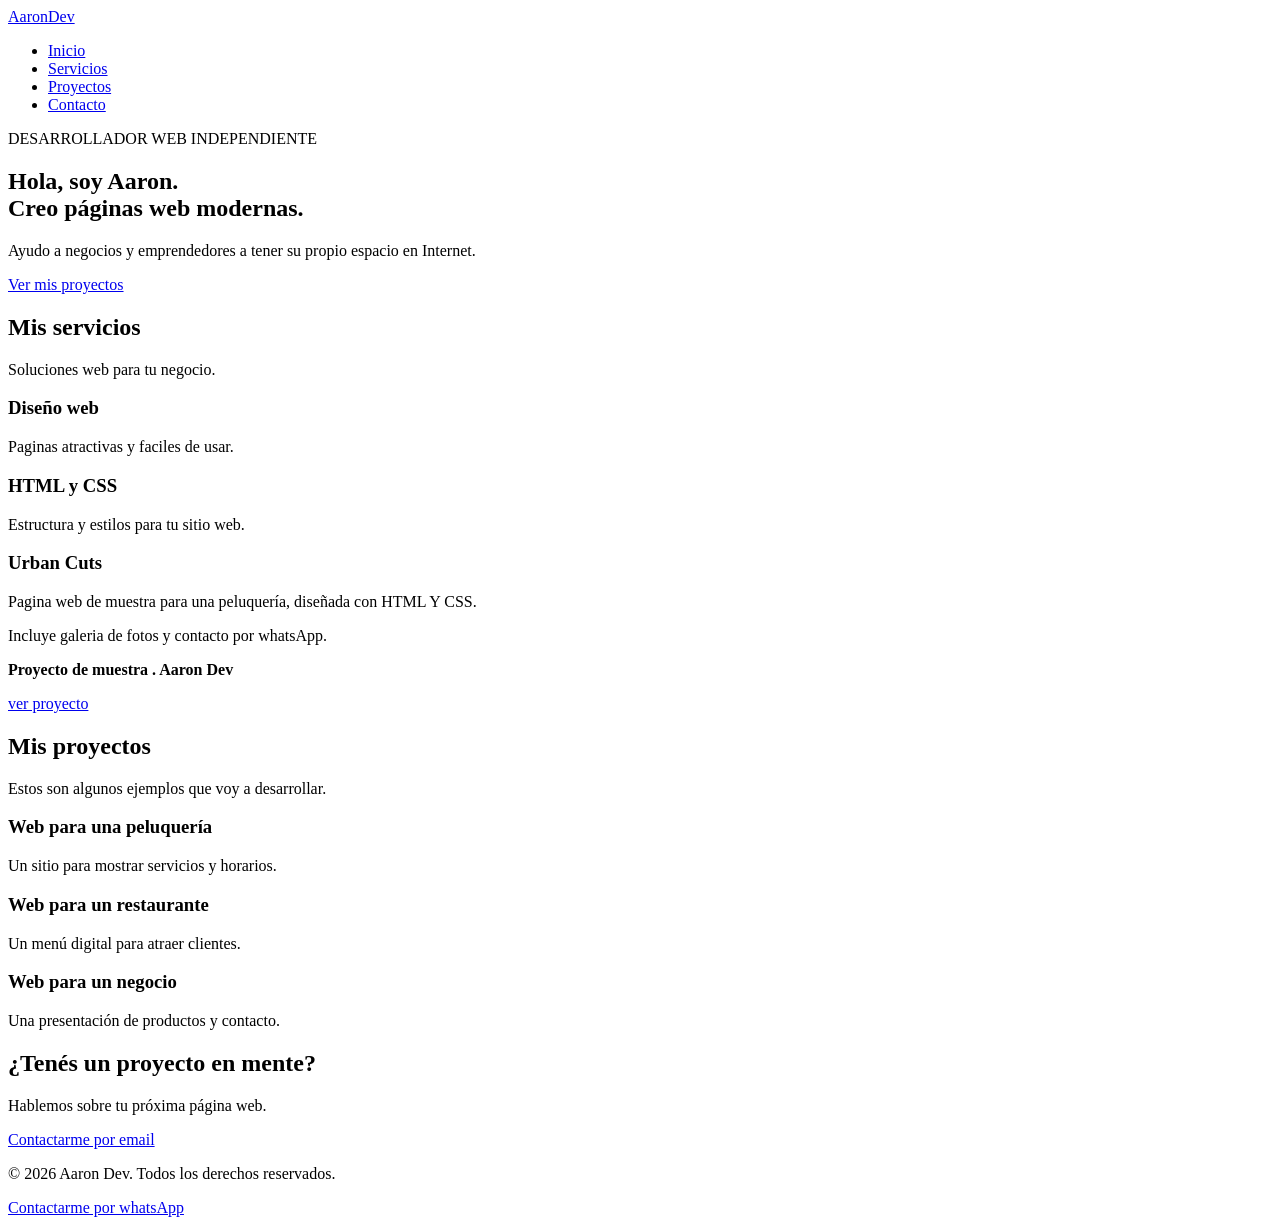
==== index.html @ e1c7ff38 "Add files via upload" ====
<!DOCTYPE html>
<html lang="es">
<head>
    <meta charset="UTF-8">
    <meta name="viewport" content="width=device-width, initial-scale=1.0">
    <title>Aaron Dev | Desarrollo Web</title>
    <meta name="description" content="Diseño y desarrollo páginas web modernas para negocios y emprendimientos.">
    <link rel="stylesheet" href="style.css">
</head>
<body>

    <header>
        <nav class="navbar">
            <a href="#" class="logo">Aaron<span>Dev</span></a>

            <ul class="menu">
                <li><a href="#inicio">Inicio</a></li>
                <li><a href="#servicios">Servicios</a></li>
                <li><a href="#proyectos">Proyectos</a></li>
                <li><a href="#contacto">Contacto</a></li>
            </ul>
        </nav>
    </header>

    <main>
        <section id="inicio" class="hero">
            <p class="etiqueta">DESARROLLADOR WEB INDEPENDIENTE</p>

            <h1>Hola, soy Aaron.<br>
                Creo páginas web <span>modernas.</span>
            </h1>

            <p class="descripcion">
                Ayudo a negocios y emprendedores a tener
                su propio espacio en Internet.
            </p>

            <a href="#proyectos" class="boton">Ver mis proyectos</a>
        </section>

        <section id="servicios" class="seccion">
            <h2>Mis servicios</h2>
            <p class="subtitulo">Soluciones web para tu negocio.</p>

            <div class="tarjetas">
                <article class="tarjeta">
                    <h3>Diseño web</h3>
                    <p>Paginas atractivas y faciles de usar.</p>
                </article>

                <article class="tarjeta">
                    <h3>HTML y CSS</h3>
                    <p>Estructura y estilos para tu sitio web.</p>
                </article>

                <article class="tarjrta">
                    <h3>Urban Cuts</h3>

                    <p>
                        Pagina web de muestra para una peluquería,
                        diseñada con HTML Y CSS.
                    </p>

                    <p>
                        Incluye galeria de fotos y contacto por whatsApp.
                        </p>

                        <p><strong>Proyecto de muestra . 
                Aaron Dev</strong></p>
                </article>
            </div>
        </section>
         
        <a href="../peluqueria-demo/index.html"
        class="boton"
        target="_blank"
        rel="noopener noreferrer">
         ver proyecto 
        </a>
        <section id="proyectos" class="seccion proyectos">
            <h2>Mis proyectos</h2>
            <p class="subtitulo">
                Estos son algunos ejemplos que voy a desarrollar.
            </p>

            <div class="tarjetas">
                <article class="tarjeta">
                    <h3>Web para una peluquería</h3>
                    <p>Un sitio para mostrar servicios y horarios.</p>
                </article>

                <article class="tarjeta">
                    <h3>Web para un restaurante</h3>
                    <p>Un menú digital para atraer clientes.</p>
                </article>

                <article class="tarjeta">
                    <h3>Web para un negocio</h3>
                    <p>Una presentación de productos y contacto.</p>
                </article>
            </div>
        </section>

        <section id="contacto" class="seccion contacto">
            <h2>¿Tenés un proyecto en mente?</h2>
            <p>Hablemos sobre tu próxima página web.</p>
            <a href="mailto:tuemail@ejemplo.com" class="boton">
                Contactarme por email
            </a>
        </section>
    </main>

    <footer>
        <p>© 2026 Aaron Dev. Todos los derechos reservados.</p>
    </footer>
    <a href="https://wa.me/5493515952503"
    class="boton"
    target="_blank"
    rel="noopener noreferrer">
    Contactarme por whatsApp
    </a>
</body>
</html>
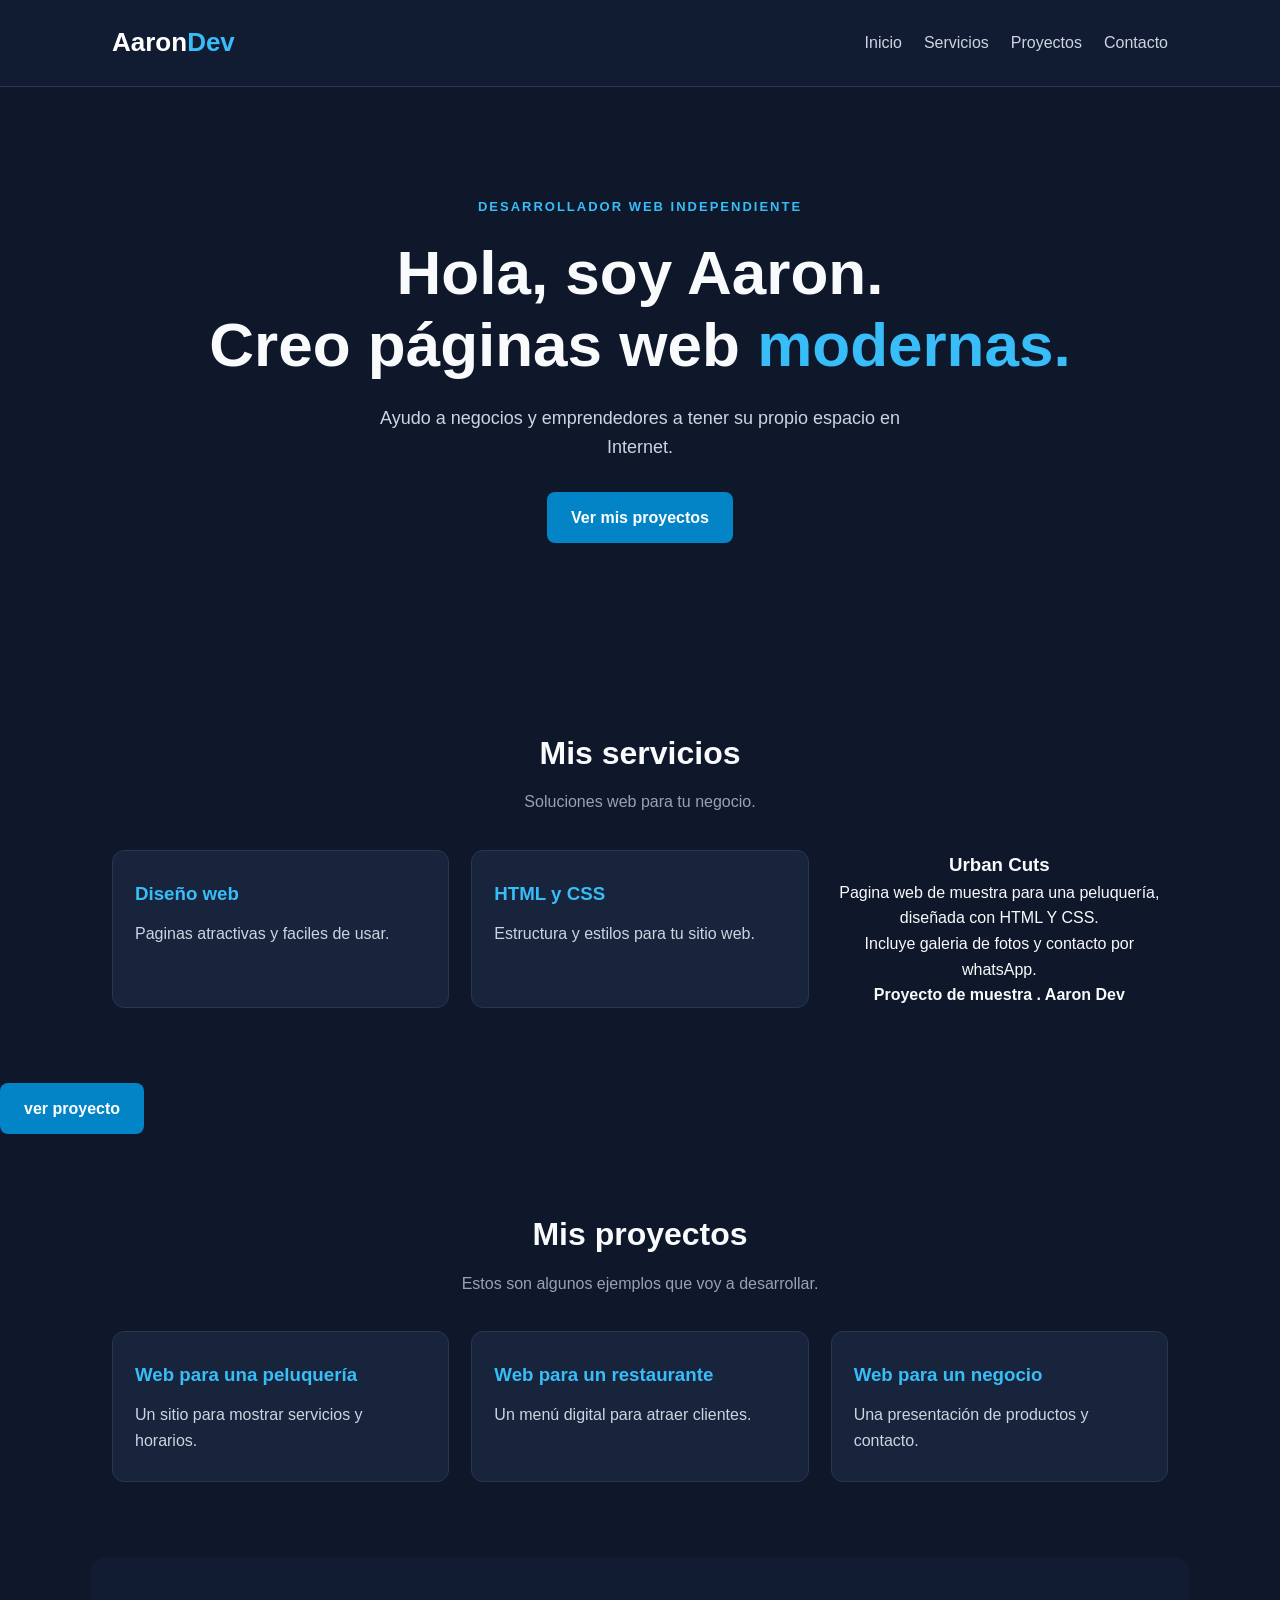
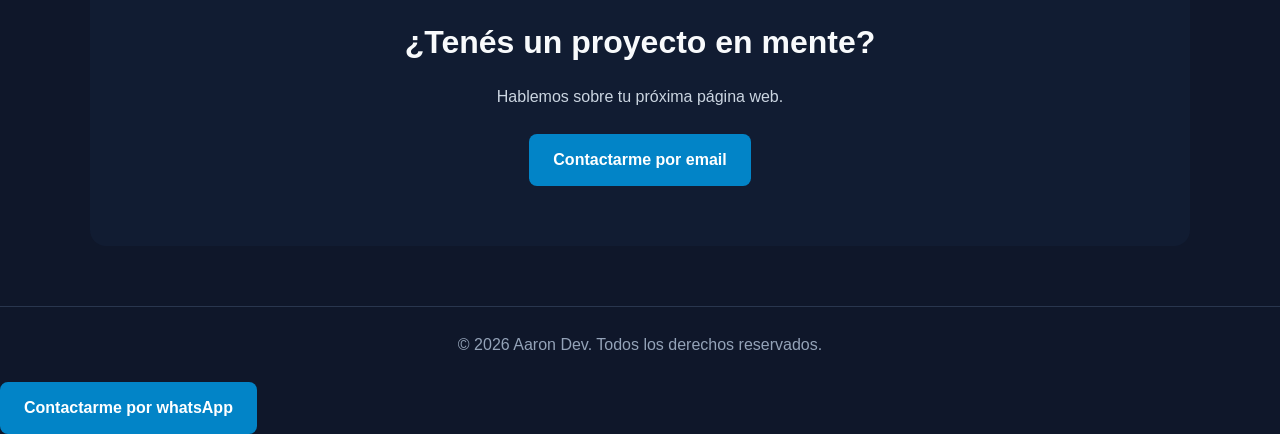
==== commit 8b93d04e: "Update index.html" ====
--- a/index.html
+++ b/index.html
@@ -71,7 +71,7 @@
             </div>
         </section>
          
-        <a href="../peluqueria-demo/index.html"
+        <a href="peluqueria-demo/index.html".
         class="boton"
         target="_blank"
         rel="noopener noreferrer">
@@ -120,4 +120,4 @@
     Contactarme por whatsApp
     </a>
 </body>
-</html>+</html>
--- a/style.css
+++ b/style.css
@@ -0,0 +1,190 @@
+/* Configuración general */
+* {
+    margin: 0;
+    padding: 0;
+    box-sizing: border-box;
+}
+
+html {
+    scroll-behavior: smooth;
+}
+
+body {
+    font-family: Arial, sans-serif;
+    background-color: #0f172a;
+    color: #f8fafc;
+    line-height: 1.6;
+}
+
+/* Menú de navegación */
+header {
+    background-color: #111c32;
+    border-bottom: 1px solid #29364e;
+}
+
+.navbar {
+    max-width: 1100px;
+    margin: auto;
+    padding: 22px;
+    display: flex;
+    justify-content: space-between;
+    align-items: center;
+    gap: 20px;
+}
+
+.logo {
+    font-size: 26px;
+    font-weight: bold;
+    color: white;
+    text-decoration: none;
+}
+
+.logo span,
+.hero h1 span {
+    color: #38bdf8;
+}
+
+.menu {
+    display: flex;
+    list-style: none;
+    gap: 22px;
+}
+
+.menu a {
+    color: #cbd5e1;
+    text-decoration: none;
+}
+
+.menu a:hover {
+    color: #38bdf8;
+}
+
+/* Presentación principal */
+.hero {
+    max-width: 1100px;
+    margin: auto;
+    padding: 110px 22px;
+    text-align: center;
+}
+
+.etiqueta {
+    color: #38bdf8;
+    font-size: 13px;
+    font-weight: bold;
+    letter-spacing: 2px;
+    margin-bottom: 20px;
+}
+
+.hero h1 {
+    font-size: clamp(36px, 6vw, 62px);
+    line-height: 1.15;
+    margin-bottom: 24px;
+}
+
+.descripcion {
+    max-width: 560px;
+    margin: 0 auto 30px;
+    color: #cbd5e1;
+    font-size: 18px;
+}
+
+/* Botones */
+.boton {
+    display: inline-block;
+    background-color: #0284c7;
+    color: white;
+    padding: 13px 24px;
+    border-radius: 8px;
+    text-decoration: none;
+    font-weight: bold;
+    transition: background-color 0.3s;
+}
+
+.boton:hover {
+    background-color: #0369a1;
+}
+
+/* Secciones */
+.seccion {
+    padding: 75px 22px;
+    text-align: center;
+    max-width: 1100px;
+    margin: auto;
+}
+
+.seccion h2 {
+    font-size: 32px;
+    margin-bottom: 10px;
+}
+
+.subtitulo {
+    color: #94a3b8;
+    margin-bottom: 35px;
+}
+
+/* Tarjetas de servicios y proyectos */
+.tarjetas {
+    display: grid;
+    grid-template-columns: repeat(3, minmax(0, 1fr));
+    gap: 22px;
+    margin-top: 30px;
+}
+
+.tarjeta {
+    background-color: #17243b;
+    border: 1px solid #29364e;
+    padding: 28px 22px;
+    border-radius: 12px;
+    text-align: left;
+}
+
+.tarjeta h3 {
+    color: #38bdf8;
+    margin-bottom: 12px;
+}
+
+.tarjeta p {
+    color: #cbd5e1;
+}
+
+/* Contacto */
+.contacto {
+    background-color: #111c32;
+    border-radius: 16px;
+    margin-bottom: 60px;
+    padding: 60px 22px;
+}
+
+.contacto p {
+    color: #cbd5e1;
+    margin: 15px 0 25px;
+}
+
+/* Pie de página */
+footer {
+    text-align: center;
+    padding: 25px;
+    color: #94a3b8;
+    border-top: 1px solid #29364e;
+}
+
+/* Adaptación para celulares */
+@media (max-width: 700px) {
+    .navbar {
+        flex-direction: column;
+    }
+
+    .menu {
+        flex-wrap: wrap;
+        justify-content: center;
+        gap: 12px;
+    }
+
+    .tarjetas {
+        grid-template-columns: 1fr;
+    }
+
+    .hero {
+        padding: 75px 22px;
+    }
+}
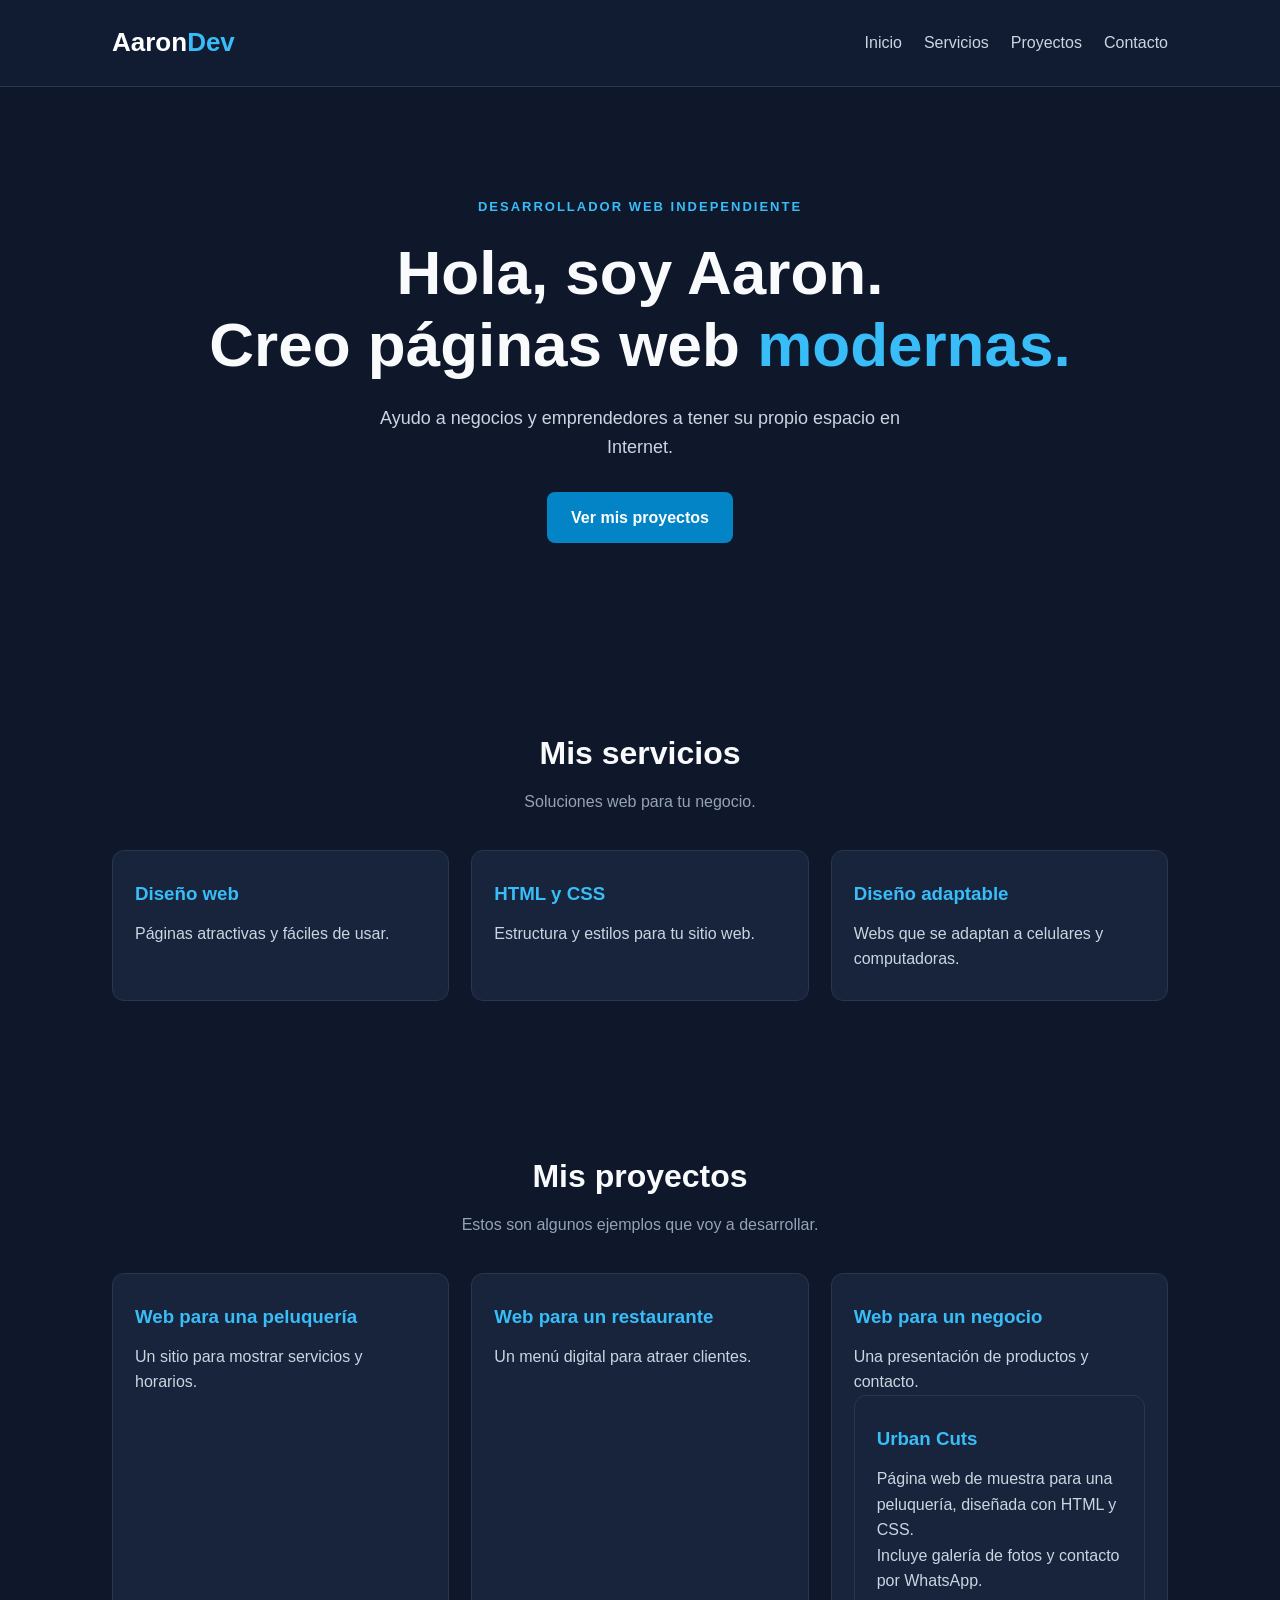
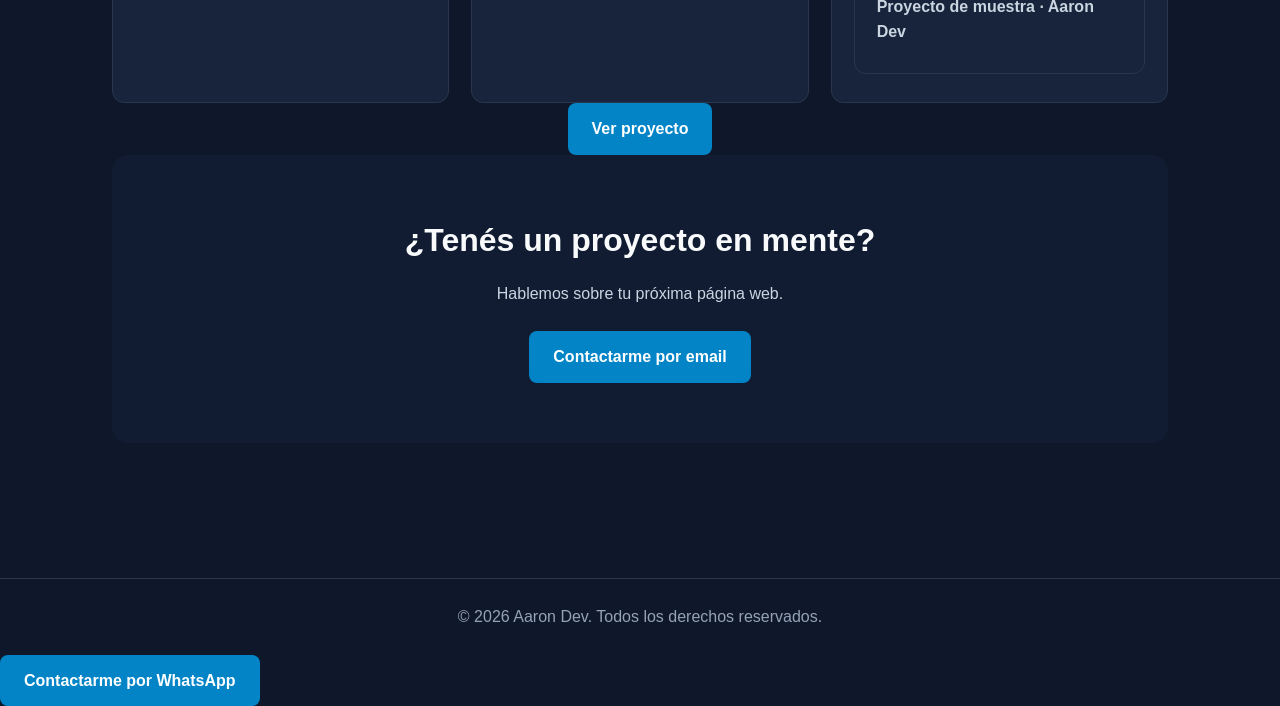
==== commit c7c63965: "Add files via upload" ====
--- a/index.html
+++ b/index.html
@@ -45,7 +45,7 @@
             <div class="tarjetas">
                 <article class="tarjeta">
                     <h3>Diseño web</h3>
-                    <p>Paginas atractivas y faciles de usar.</p>
+                    <p>Páginas atractivas y fáciles de usar.</p>
                 </article>
 
                 <article class="tarjeta">
@@ -53,30 +53,13 @@
                     <p>Estructura y estilos para tu sitio web.</p>
                 </article>
 
-                <article class="tarjrta">
-                    <h3>Urban Cuts</h3>
-
-                    <p>
-                        Pagina web de muestra para una peluquería,
-                        diseñada con HTML Y CSS.
-                    </p>
-
-                    <p>
-                        Incluye galeria de fotos y contacto por whatsApp.
-                        </p>
-
-                        <p><strong>Proyecto de muestra . 
-                Aaron Dev</strong></p>
+                <article class="tarjeta">
+                    <h3>Diseño adaptable</h3>
+                    <p>Webs que se adaptan a celulares y computadoras.</p>
                 </article>
             </div>
         </section>
-         
-        <a href="peluqueria-demo/index.html".
-        class="boton"
-        target="_blank"
-        rel="noopener noreferrer">
-         ver proyecto 
-        </a>
+
         <section id="proyectos" class="seccion proyectos">
             <h2>Mis proyectos</h2>
             <p class="subtitulo">
@@ -97,10 +80,28 @@
                 <article class="tarjeta">
                     <h3>Web para un negocio</h3>
                     <p>Una presentación de productos y contacto.</p>
-                </article>
+               <article class="tarjeta">
+    <h3>Urban Cuts</h3>
+
+    <p>
+        Página web de muestra para una peluquería,
+        diseñada con HTML y CSS.
+    </p>
+
+    <p>
+        Incluye galería de fotos y contacto por WhatsApp.
+    </p>
+
+    <p><strong>Proyecto de muestra · Aaron Dev</strong></p>
+               </article> 
             </div>
-        </section>
 
+            <a href="../peluqueria-demo/index.html"
+   class="boton"
+   target="_blank"
+   rel="noopener noreferrer">
+    Ver proyecto
+</a>
         <section id="contacto" class="seccion contacto">
             <h2>¿Tenés un proyecto en mente?</h2>
             <p>Hablemos sobre tu próxima página web.</p>
@@ -113,11 +114,12 @@
     <footer>
         <p>© 2026 Aaron Dev. Todos los derechos reservados.</p>
     </footer>
-    <a href="https://wa.me/5493515952503"
-    class="boton"
-    target="_blank"
-    rel="noopener noreferrer">
-    Contactarme por whatsApp
+    <a href="https://wa.me/5491112345678"
+   class="boton"
+   target="_blank"
+   rel="noopener noreferrer">
+    Contactarme por WhatsApp
     </a>
 </body>
 </html>
+
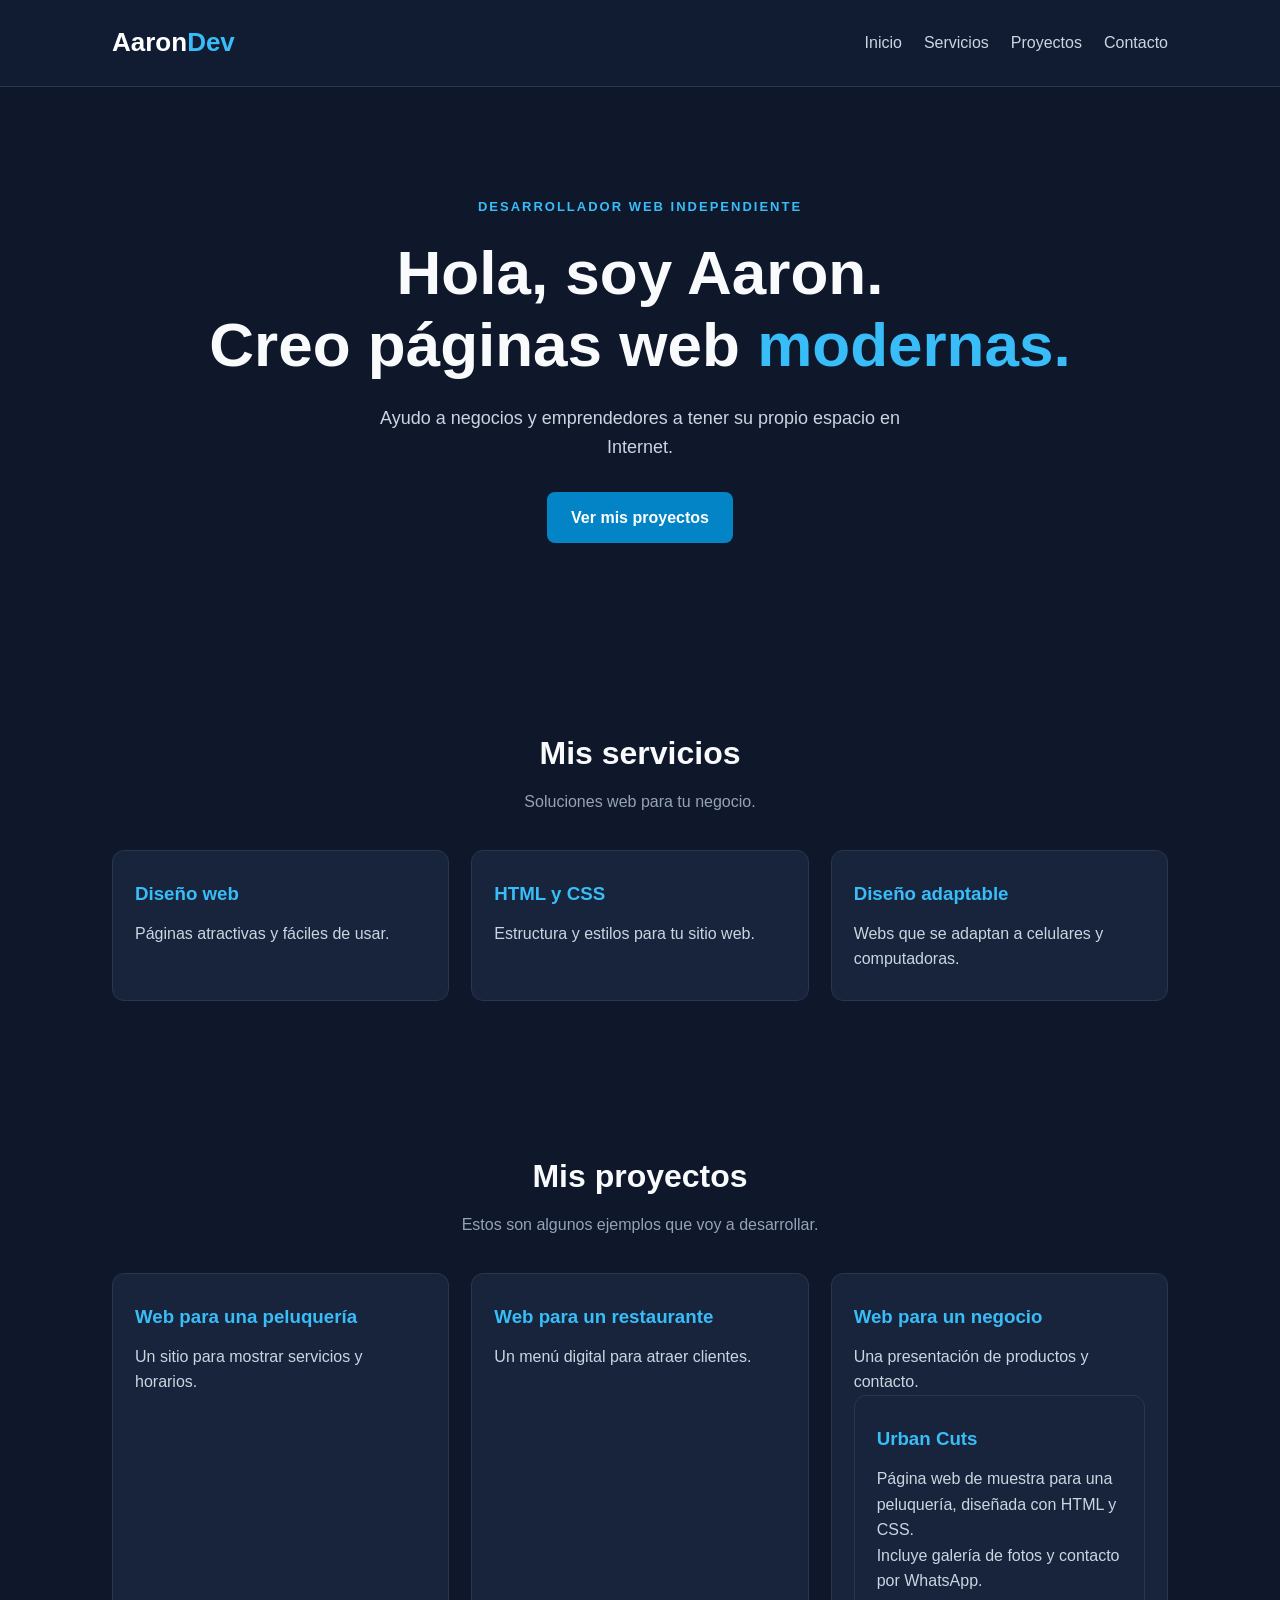
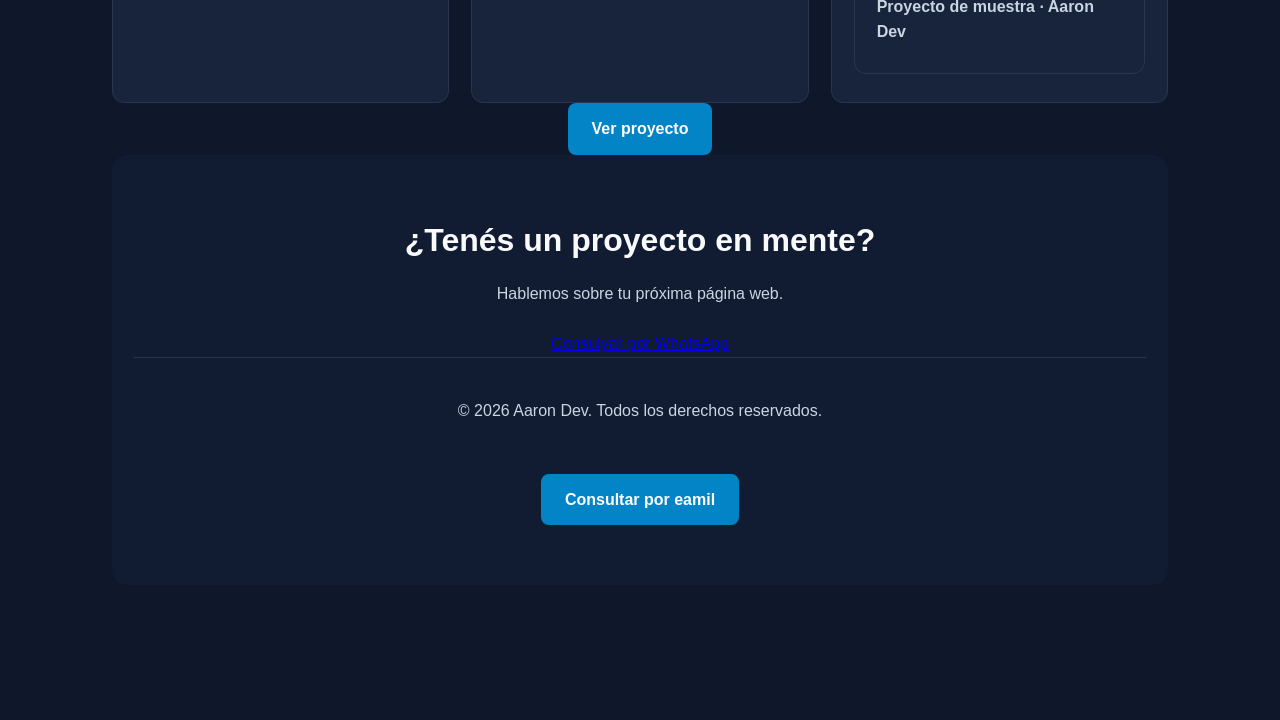
==== commit 57ffb69c: "Update index.html" ====
--- a/index.html
+++ b/index.html
@@ -96,7 +96,7 @@
                </article> 
             </div>
 
-            <a href="../peluqueria-demo/index.html"
+            <a href="peluqueria-demo/index.html"
    class="boton"
    target="_blank"
    rel="noopener noreferrer">
@@ -105,21 +105,16 @@
         <section id="contacto" class="seccion contacto">
             <h2>¿Tenés un proyecto en mente?</h2>
             <p>Hablemos sobre tu próxima página web.</p>
-            <a href="mailto:tuemail@ejemplo.com" class="boton">
-                Contactarme por email
-            </a>
-        </section>
-    </main>
-
+            <a href="https://wa.me/5493515952503"
+            class"boton" target="_blank"
+            rel="noopener noreferrer">
+               Consulyar por WhatsApp      
+            </a>  
     <footer>
         <p>© 2026 Aaron Dev. Todos los derechos reservados.</p>
     </footer>
-    <a href="https://wa.me/5491112345678"
-   class="boton"
-   target="_blank"
-   rel="noopener noreferrer">
-    Contactarme por WhatsApp
+    <a href="mailto:tuemail@ejemplo.com" class="boton">
+        Consultar por eamil
     </a>
-</body>
-</html>
 
+
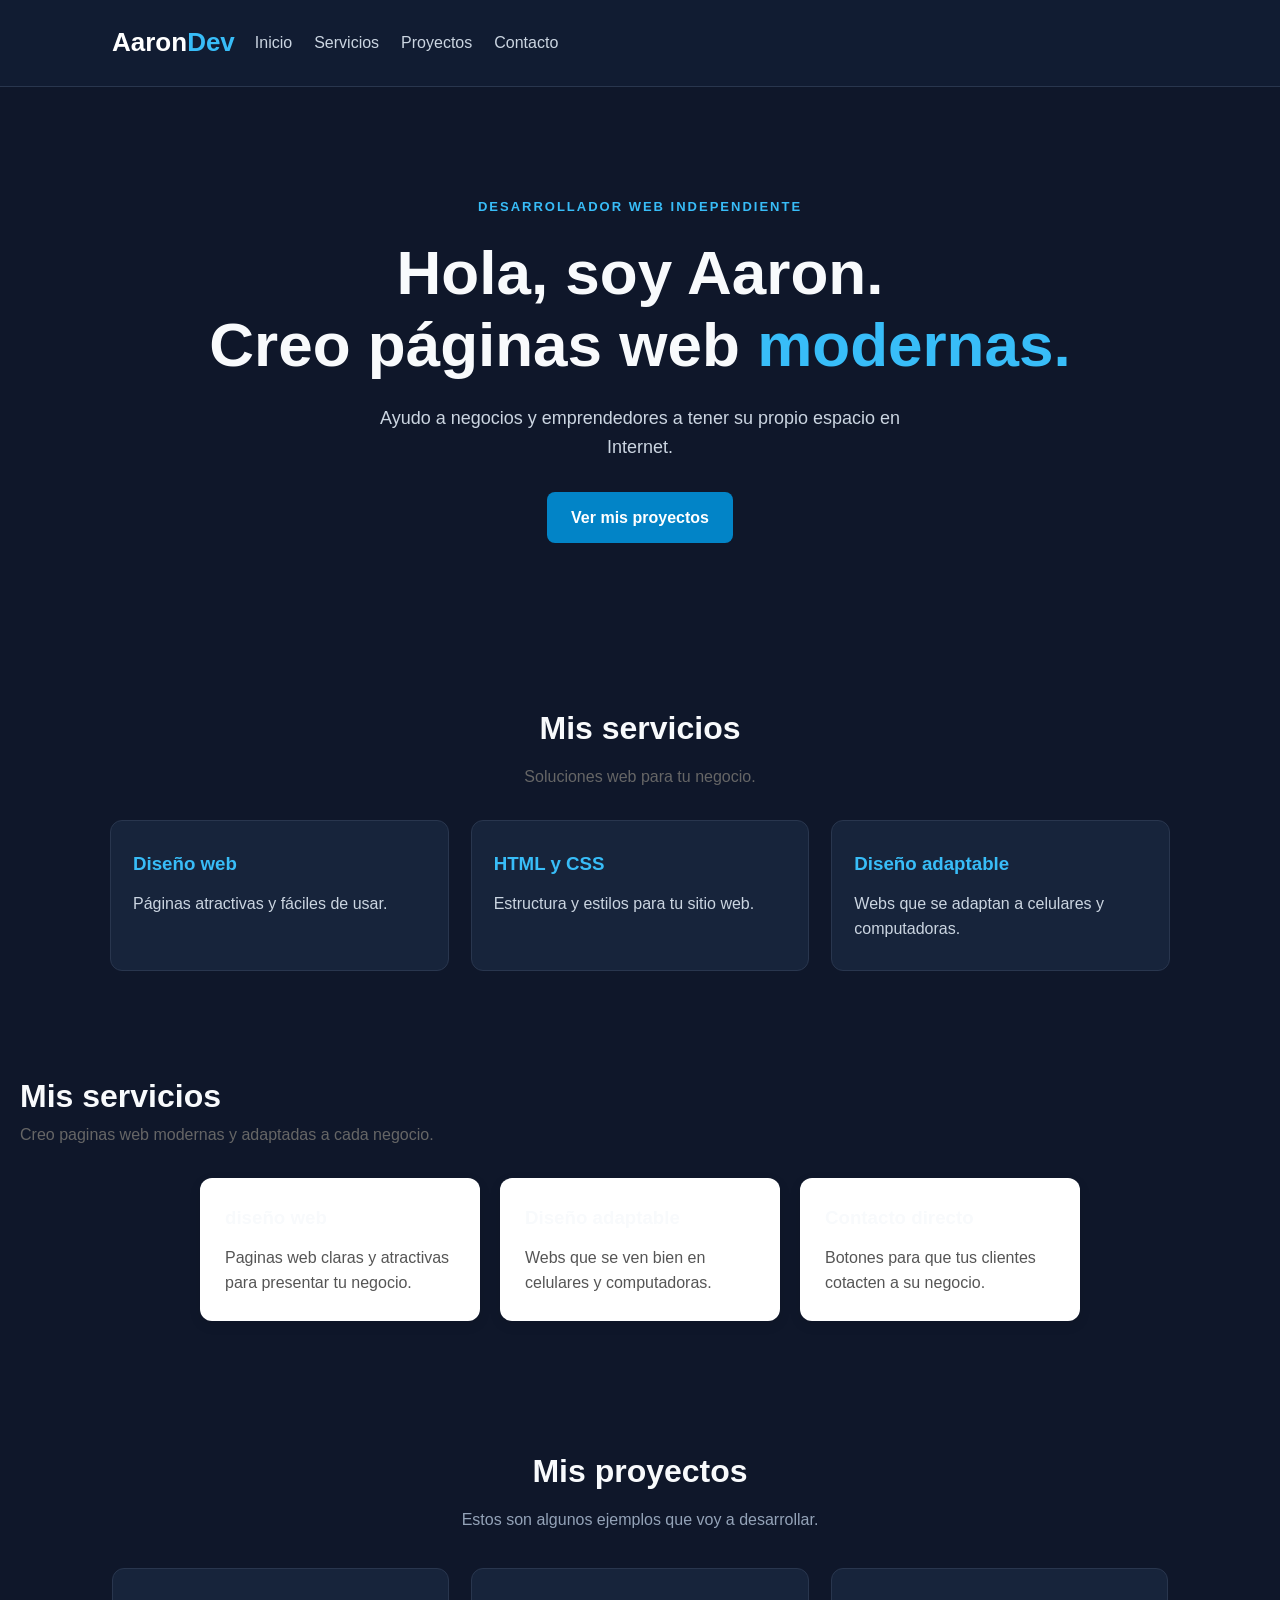
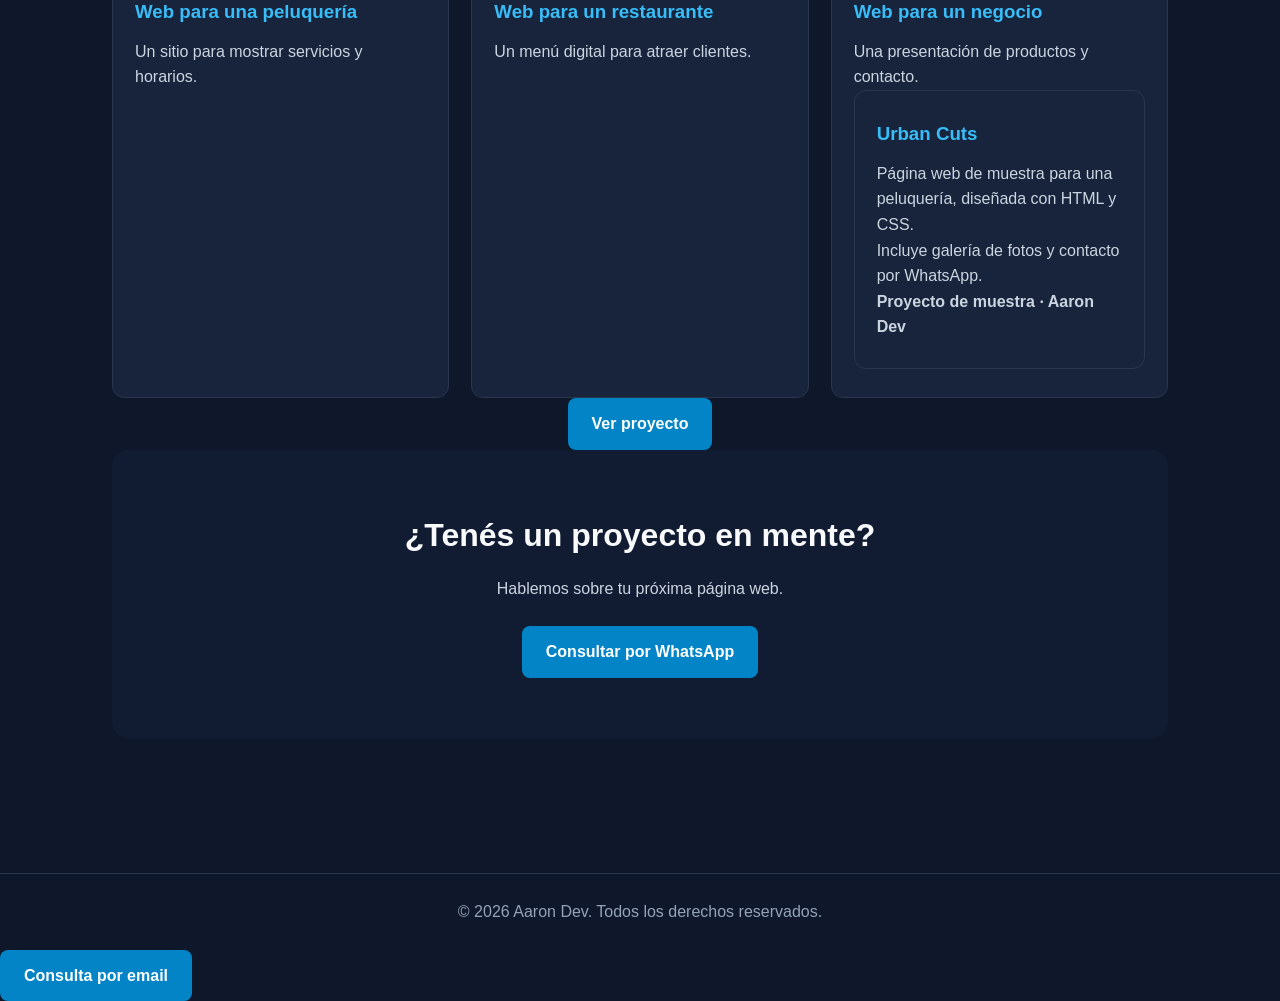
==== commit 0b5e984b: "Add files via upload" ====
--- a/index.html
+++ b/index.html
@@ -59,7 +59,33 @@
                 </article>
             </div>
         </section>
+        
+        <section id="servicios">
+            <h2>Mis servicios</h2>
+            <p>Creo paginas web modernas y 
+           adaptadas a cada negocio.</p>     
+            
+            <div class="servicios-container">
+                <article>
+                  <h3> diseño web</h3>
+                  <p>Paginas web claras y atractivas 
+                 para presentar tu negocio.</p>
+                </article>
 
+                <article>
+                    <h3> Diseño adaptable</h3>
+                    <p>Webs que se ven bien en 
+                  celulares y computadoras.</p>
+                </article>
+
+                <article>
+                    <h3> Contacto directo</h3>
+                    <p>Botones para que tus clientes 
+                  cotacten a su negocio.</p>
+                </article>
+            </div>
+        </section>
+        
         <section id="proyectos" class="seccion proyectos">
             <h2>Mis proyectos</h2>
             <p class="subtitulo">
@@ -106,15 +132,20 @@
             <h2>¿Tenés un proyecto en mente?</h2>
             <p>Hablemos sobre tu próxima página web.</p>
             <a href="https://wa.me/5493515952503"
-            class"boton" target="_blank"
+            class="boton" target="_blank"
             rel="noopener noreferrer">
-               Consulyar por WhatsApp      
-            </a>  
+            Consultar por WhatsApp
+            </a>
+        </section>
+    </main>
+
     <footer>
         <p>© 2026 Aaron Dev. Todos los derechos reservados.</p>
     </footer>
     <a href="mailto:tuemail@ejemplo.com" class="boton">
-        Consultar por eamil
+         Consulta por email
     </a>
+        
+      
 
 
--- a/style.css
+++ b/style.css
@@ -27,7 +27,7 @@
     margin: auto;
     padding: 22px;
     display: flex;
-    justify-content: space-between;
+    juftify-content: space-between;
     align-items: center;
     gap: 20px;
 }
@@ -187,4 +187,71 @@
     .hero {
         padding: 75px 22px;
     }
+}
+
+/* Estilos para la seccion de servicios
+*/
+#servicios {
+  padding: 50px 20px;
+  text-aling: center;
+}
+
+#servicios h2 {
+    font-size: 2rem;
+    margin-botton: 15px; 
+}
+
+#servicios > p {
+    margin-bottom: 30px;
+    color: #666;
+}
+
+.servicios-container {
+    display: flex;
+    justify-content: center;
+    gap: 20px;
+    flex-wrap: wrap;
+    max-width: 1000px;
+    margin: 0 auto;
+}
+
+.servicios-container article {
+    background-color: #ffffff;
+    padding: 25px;
+    border-radius: 12px;
+    box-shadow: 0 4px 12px rgba(0,0,0,0.1);
+    flex: 1 1 220px;
+    max-width: 280px;
+}
+
+.servicios-container article h3 {
+    margin-bottom: 12px;
+}
+
+.servicios-container article p {
+    color: #555;
+    line-height: 1.6;
+}
+
+/* Ajuste de las tres tarjetas */
+.servicios-container {
+    display: flex;
+    justify-content: center;
+    align-items: stretch;
+    flex-wrap: wrap;
+    gap: 20px;
+    max-width: 1000px;
+    margin: 0 auto;
+}
+
+.servicios-container > * {
+    box-sizing: border-box;
+    flex: 1 1 250px;
+}
+
+.card {
+    background-color: #2563eb;
+    color: white;
+    padding: 24px;
+    border-radius: 12px;
 }
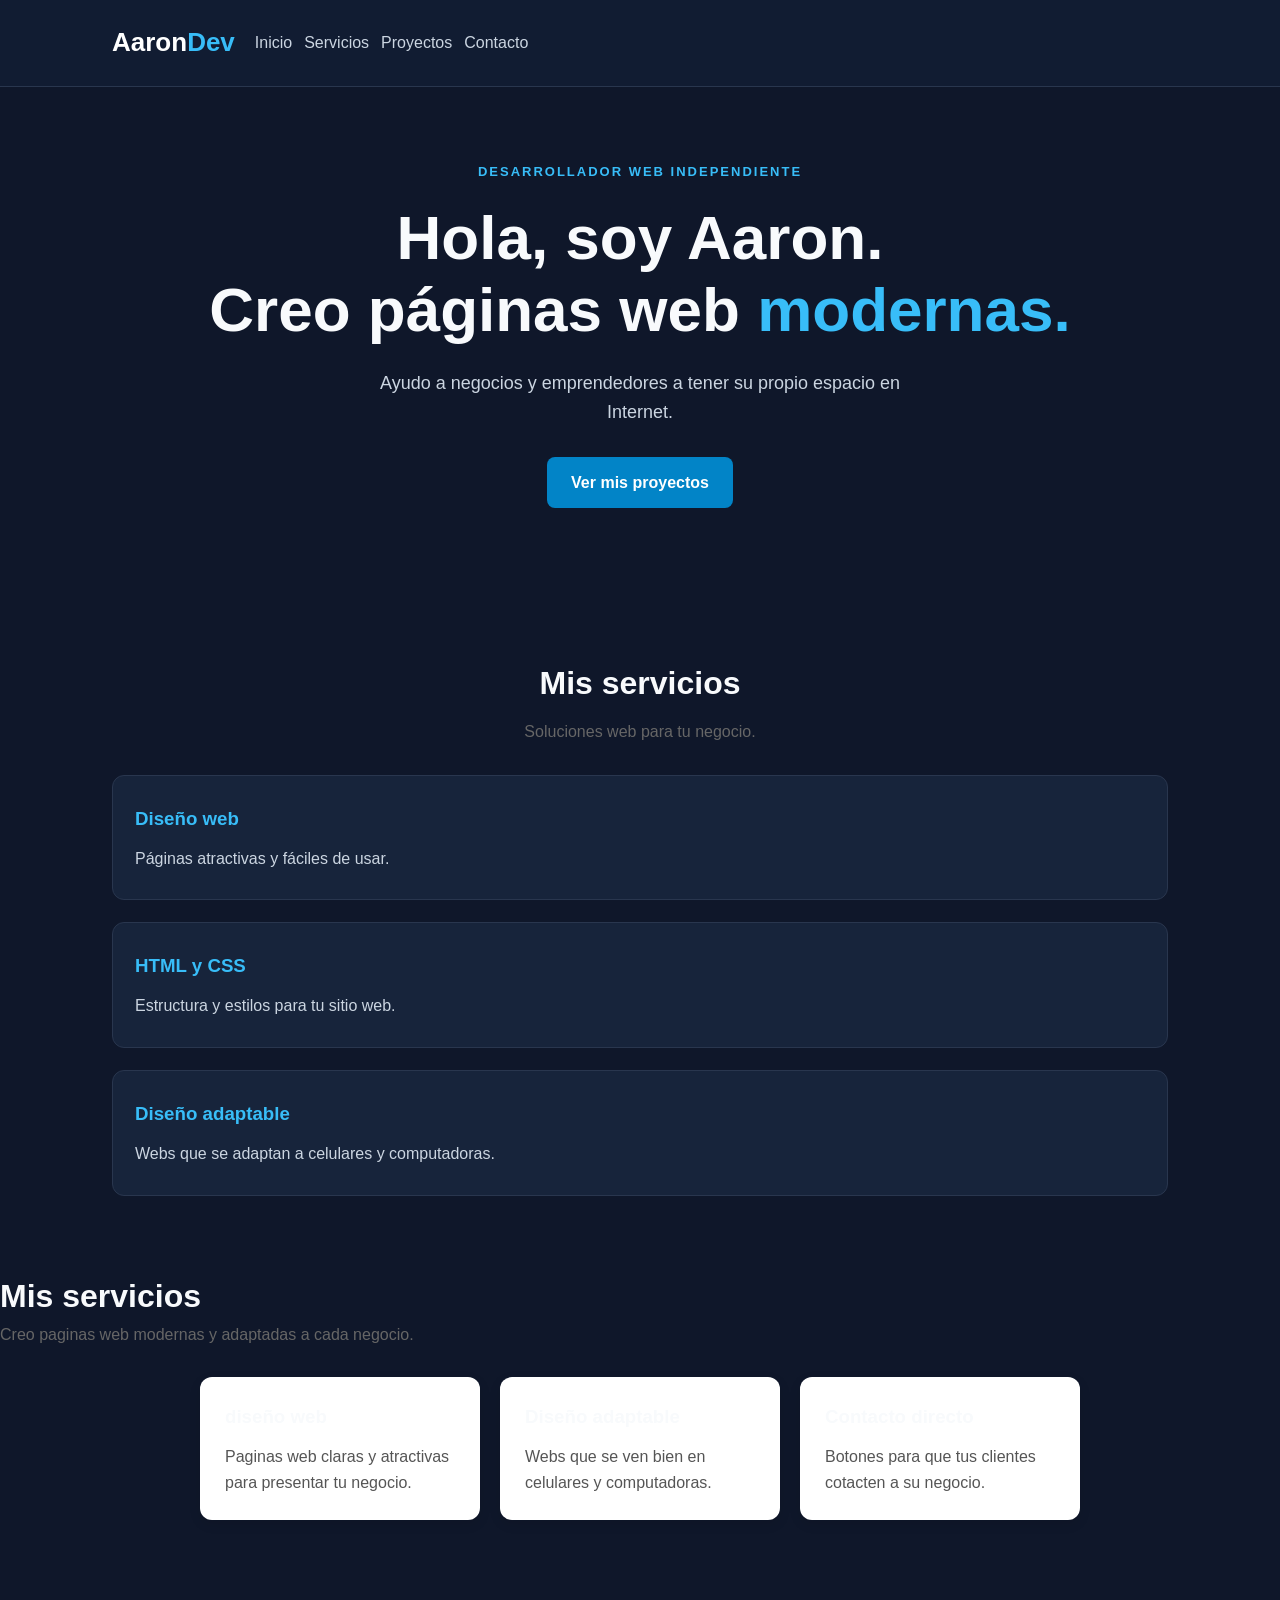
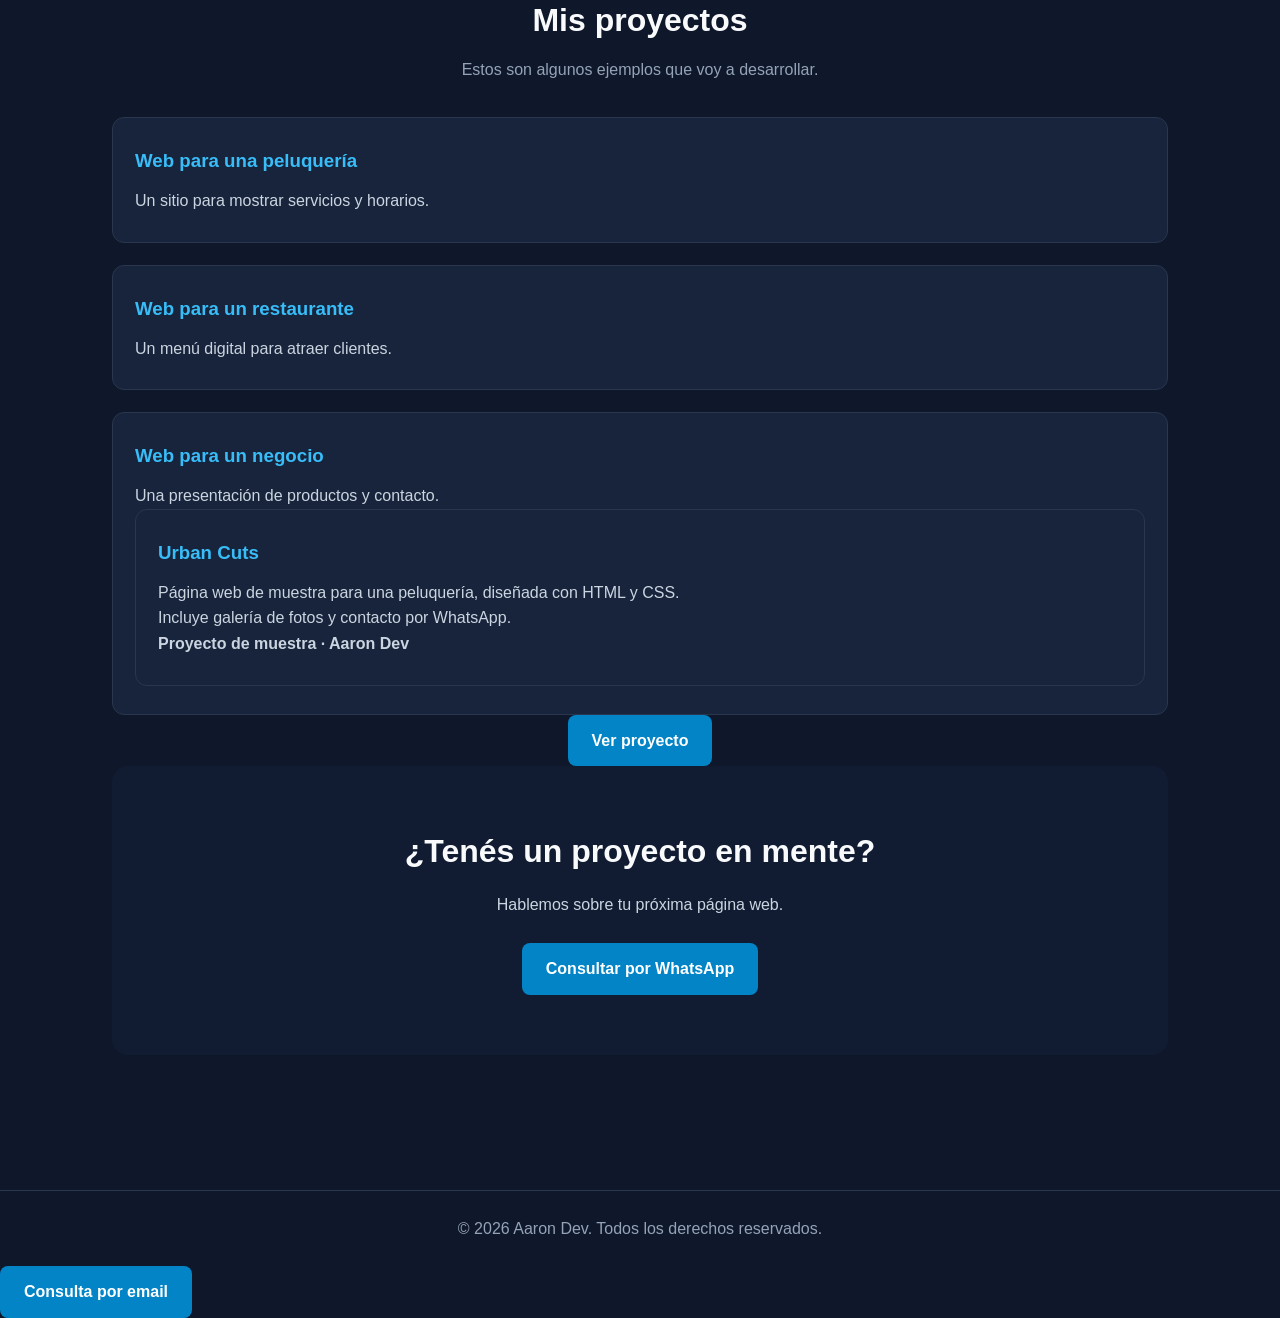
==== commit cd8d51e9: "Add files via upload" ====
--- a/index.html
+++ b/index.html
@@ -142,7 +142,7 @@
     <footer>
         <p>© 2026 Aaron Dev. Todos los derechos reservados.</p>
     </footer>
-    <a href="mailto:tuemail@ejemplo.com" class="boton">
+    <a href="mailto:aarondavidfuniciello@gmail.com" class="boton">
          Consulta por email
     </a>
         
--- a/style.css
+++ b/style.css
@@ -168,12 +168,21 @@
     border-top: 1px solid #29364e;
 }
 
+
 /* Adaptación para celulares */
-@media (max-width: 700px) {
-    .navbar {
+@media (max-width: 768px) {
+    .servicios-container {
         flex-direction: column;
-    }
-
+        align-items: center;
+    }
+    
+    
+    .menu {
+        flex-wrap: wrap;
+        justify-content: center;
+        gap: 12px;
+    }
+  } 
     .menu {
         flex-wrap: wrap;
         justify-content: center;
@@ -254,4 +263,4 @@
     color: white;
     padding: 24px;
     border-radius: 12px;
-}+}
